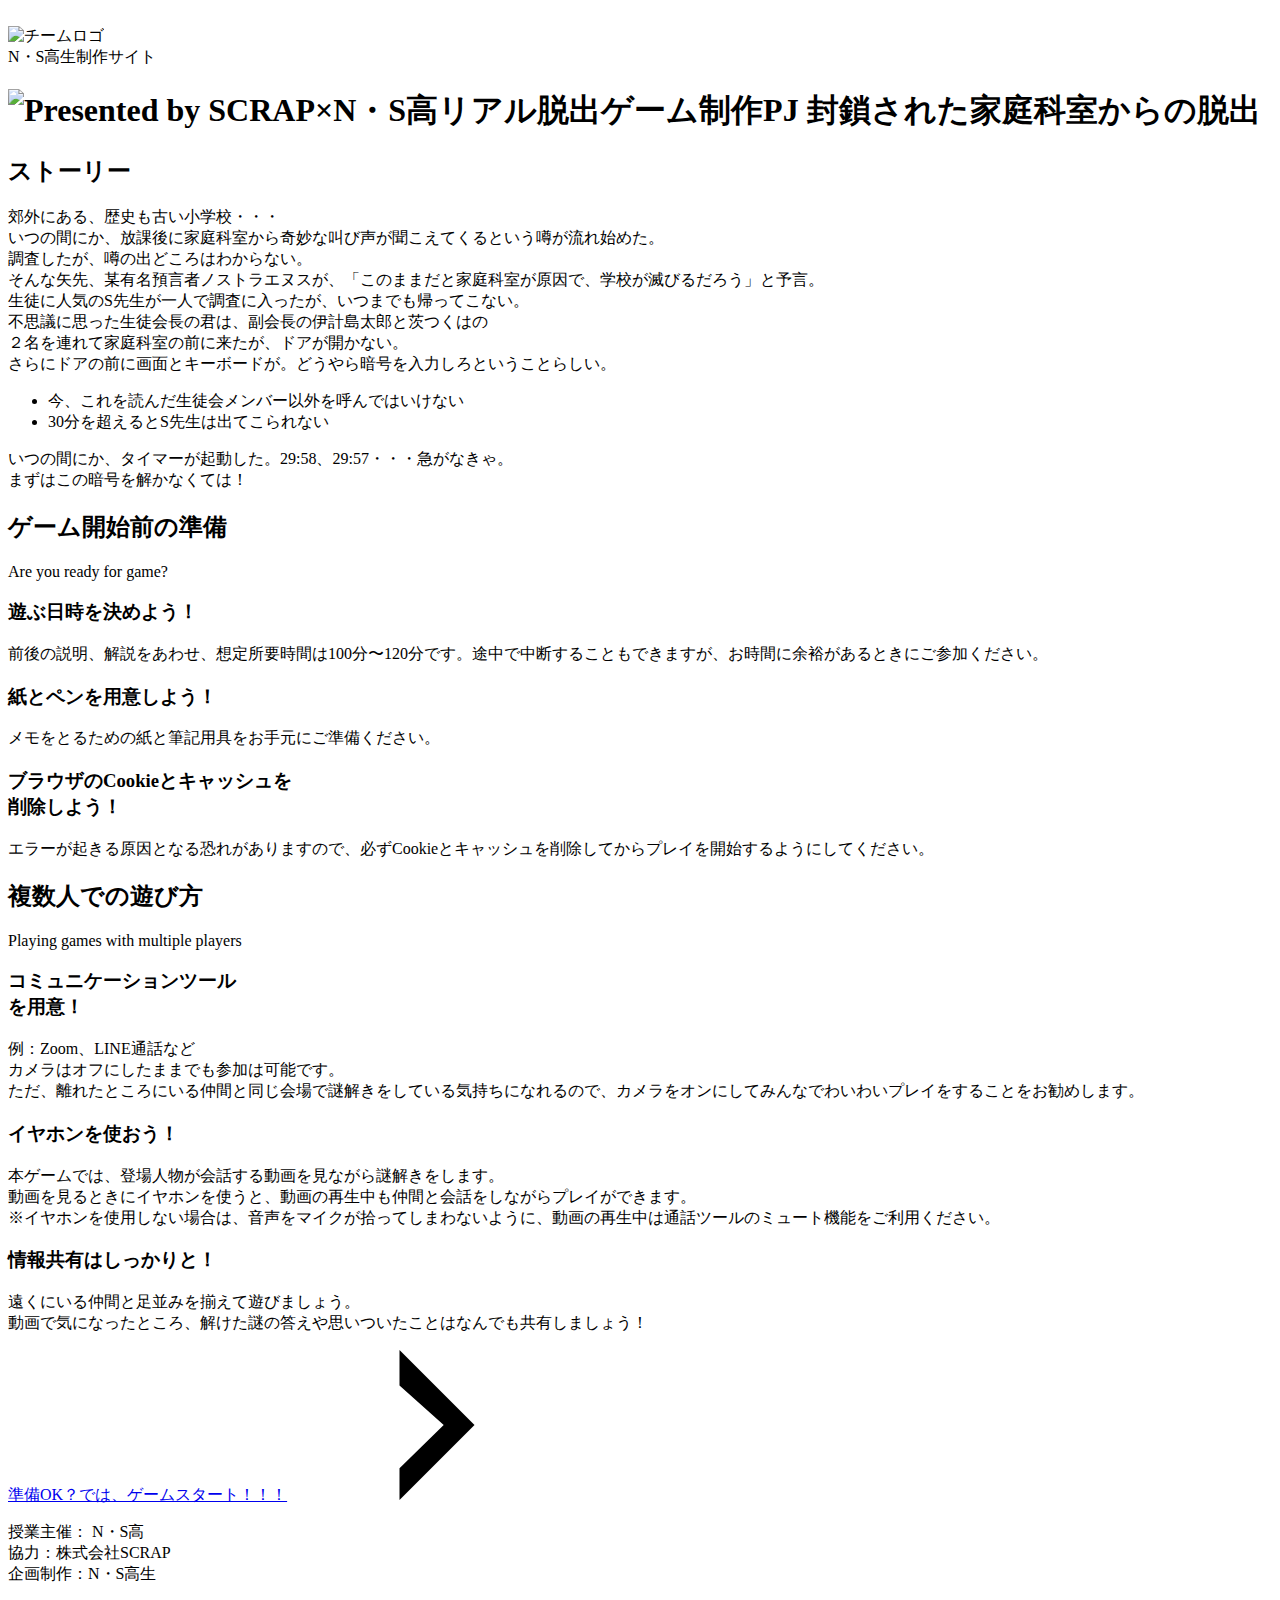
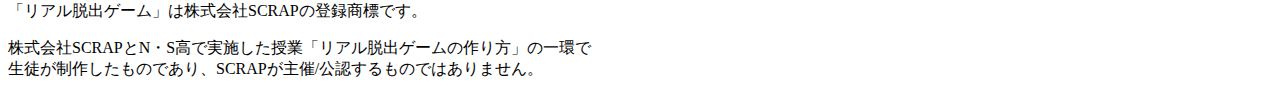
==== index.html @ 914c3fb3 "Update index.html" ====
<!DOCTYPE html>
<html lang="ja">
<head>
  <meta charset="UTF-8">
  <meta http-equiv="X-UA-Compatible" content="IE=edge">
  <meta name="viewport" content="width=device-width, initial-scale=1.0">
  <title>謎の敵基地からの脱出 │ Project N</title>
  <link rel="stylesheet" href="assets/css/normalize.css">
  <link rel="stylesheet" href="assets/css/style.css">
</head>
<body>
  <svg width="0" height="0" class="hidden">
    <symbol xmlns="http://www.w3.org/2000/svg" viewBox="0 0 12.47 24.94" id="arrow" class="arrow_svg">
      <title>arrow</title>
      <polygon points="0 24.94 0 19.66 7.35 12.47 0 5.92 0 0 12.47 12.47 0 24.94"/>
    </symbol>
  </svg>
  <header class="header">
    <div class="container">
      <div class="header__logo"><img src="assets/images/logo.svg" alt="チームロゴ"></div>
      <div class="header__name">N・S高生制作サイト</div>
    </div>
  </header>
  <main class="main index-page">
    <!-- タイトルエリア　ここから -->
    <h1 class="main-title"><img src="assets/images/top-image.png" alt="Presented by SCRAP×N・S高リアル脱出ゲーム制作PJ 封鎖された家庭科室からの脱出"></h1>
    <!-- タイトルエリア　ここまで -->
    <section class="section section--story">
      <div class="container">
        <h2 class="section-title section-title--keycolor section-title--story">ストーリー</h2>
        <div class="story">
          <p class="text-center">郊外にある、歴史も古い小学校・・・<br>
            いつの間にか、放課後に家庭科室から奇妙な叫び声が聞こえてくるという噂が流れ始めた。<br>
            調査したが、噂の出どころはわからない。<br>
            そんな矢先、某有名預言者ノストラエヌスが、「このままだと家庭科室が原因で、学校が滅びるだろう」と予言。<br>
            生徒に人気のS先生が一人で調査に入ったが、いつまでも帰ってこない。<br>
            不思議に思った生徒会長の君は、副会長の伊計島太郎と茨つくはの<br>
            ２名を連れて家庭科室の前に来たが、ドアが開かない。<br>
            さらにドアの前に画面とキーボードが。どうやら暗号を入力しろということらしい。</p>
          <div class="story__note__outer bg-color--gray">
            <ul class="story__note">
              <li>今、これを読んだ生徒会メンバー以外を呼んではいけない</li>
              <li>30分を超えるとS先生は出てこられない</li>
            </ul>
          </div>
          <p class="text-center">いつの間にか、タイマーが起動した。29:58、29:57・・・急がなきゃ。<br>
            まずはこの暗号を解かなくては！</p>
        </div>
      </div>
    </section>
    <section class="section bg-color--gray">
      <div class="container">
        <h2 class="section-title">ゲーム開始前の準備</h2>
        <p class="font-eng text-center">Are you ready for game?</p>
        <!--
          class名"row"内のclass名"column"が横並びになります。
          改行する場合は以下のように追加してください。
          <div class="row">
            <div class="column">
              ～ 内容 ～
            </div>
          </div>
        -->
        <div class="row">
          <div class="column">
            <div class="card">
              <h3 class="card__title">遊ぶ日時を決めよう！</h3>
              <p class="card__content">前後の説明、解説をあわせ、想定所要時間は100分〜120分です。途中で中断することもできますが、お時間に余裕があるときにご参加ください。</p>
            </div>
          </div>
          <div class="column">
            <div class="card">
              <h3 class="card__title">紙とペンを用意しよう！</h3>
              <p class="card__content">メモをとるための紙と筆記用具をお手元にご準備ください。</p>
            </div>
          </div>
          <div class="column">
            <div class="card">
              <h3 class="card__title">ブラウザのCookieとキャッシュを<br>削除しよう！</h3>
              <p class="card__content">エラーが起きる原因となる恐れがありますので、必ずCookieとキャッシュを削除してからプレイを開始するようにしてください。</p>
            </div>
          </div>
        </div>
      </div>
    </section>
    <section class="section bg-color--keycolor">
      <div class="container">
        <h2 class="section-title">複数人での遊び方</h2>
        <p class="font-eng text-center">Playing games with multiple players</p>
        <div class="row">
          <div class="column">
            <div class="card">
              <h3 class="card__title">コミュニケーションツール<br>を用意！</h3>
              <p class="card__content">例：Zoom、LINE通話など<br>
                カメラはオフにしたままでも参加は可能です。<br>
                ただ、離れたところにいる仲間と同じ会場で謎解きをしている気持ちになれるので、カメラをオンにしてみんなでわいわいプレイをすることをお勧めします。</p>
            </div>
          </div>
          <div class="column">
            <div class="card">
              <h3 class="card__title">イヤホンを使おう！</h3>
              <p class="card__content">本ゲームでは、登場人物が会話する動画を見ながら謎解きをします。<br>
                動画を見るときにイヤホンを使うと、動画の再生中も仲間と会話をしながらプレイができます。<br>
                ※イヤホンを使用しない場合は、音声をマイクが拾ってしまわないように、動画の再生中は通話ツールのミュート機能をご利用ください。</p>
            </div>
          </div>
          <div class="column">
            <div class="card">
              <h3 class="card__title">情報共有はしっかりと！</h3>
              <p class="card__content">遠くにいる仲間と足並みを揃えて遊びましょう。<br>
                動画で気になったところ、解けた謎の答えや思いついたことはなんでも共有しましょう！</p>
            </div>
          </div>
        </div>
      </div>
    </section>
    <section class="section">
      <div class="container">
        <a class="btn" href="main.html">準備OK？では、ゲームスタート！！！<svg class="btn__arrow"><use xlink:href="#arrow"></use></svg></a>
      </div>
    </section>
  </main>
  <footer class="footer section bg-color--gray">
    <div class="container">
      <p class="text-center">授業主催： N・S高<br>協力：株式会社SCRAP<br>企画制作：N・S高生</p>
      <p class="text-center">「リアル脱出ゲーム」は株式会社SCRAPの登録商標です。</p>
      <p class="text-center">株式会社SCRAPとN・S高で実施した授業「リアル脱出ゲームの作り方」の一環で<br>生徒が制作したものであり、SCRAPが主催/公認するものではありません。</p>
    </div>
  </footer>
</body>
</html>
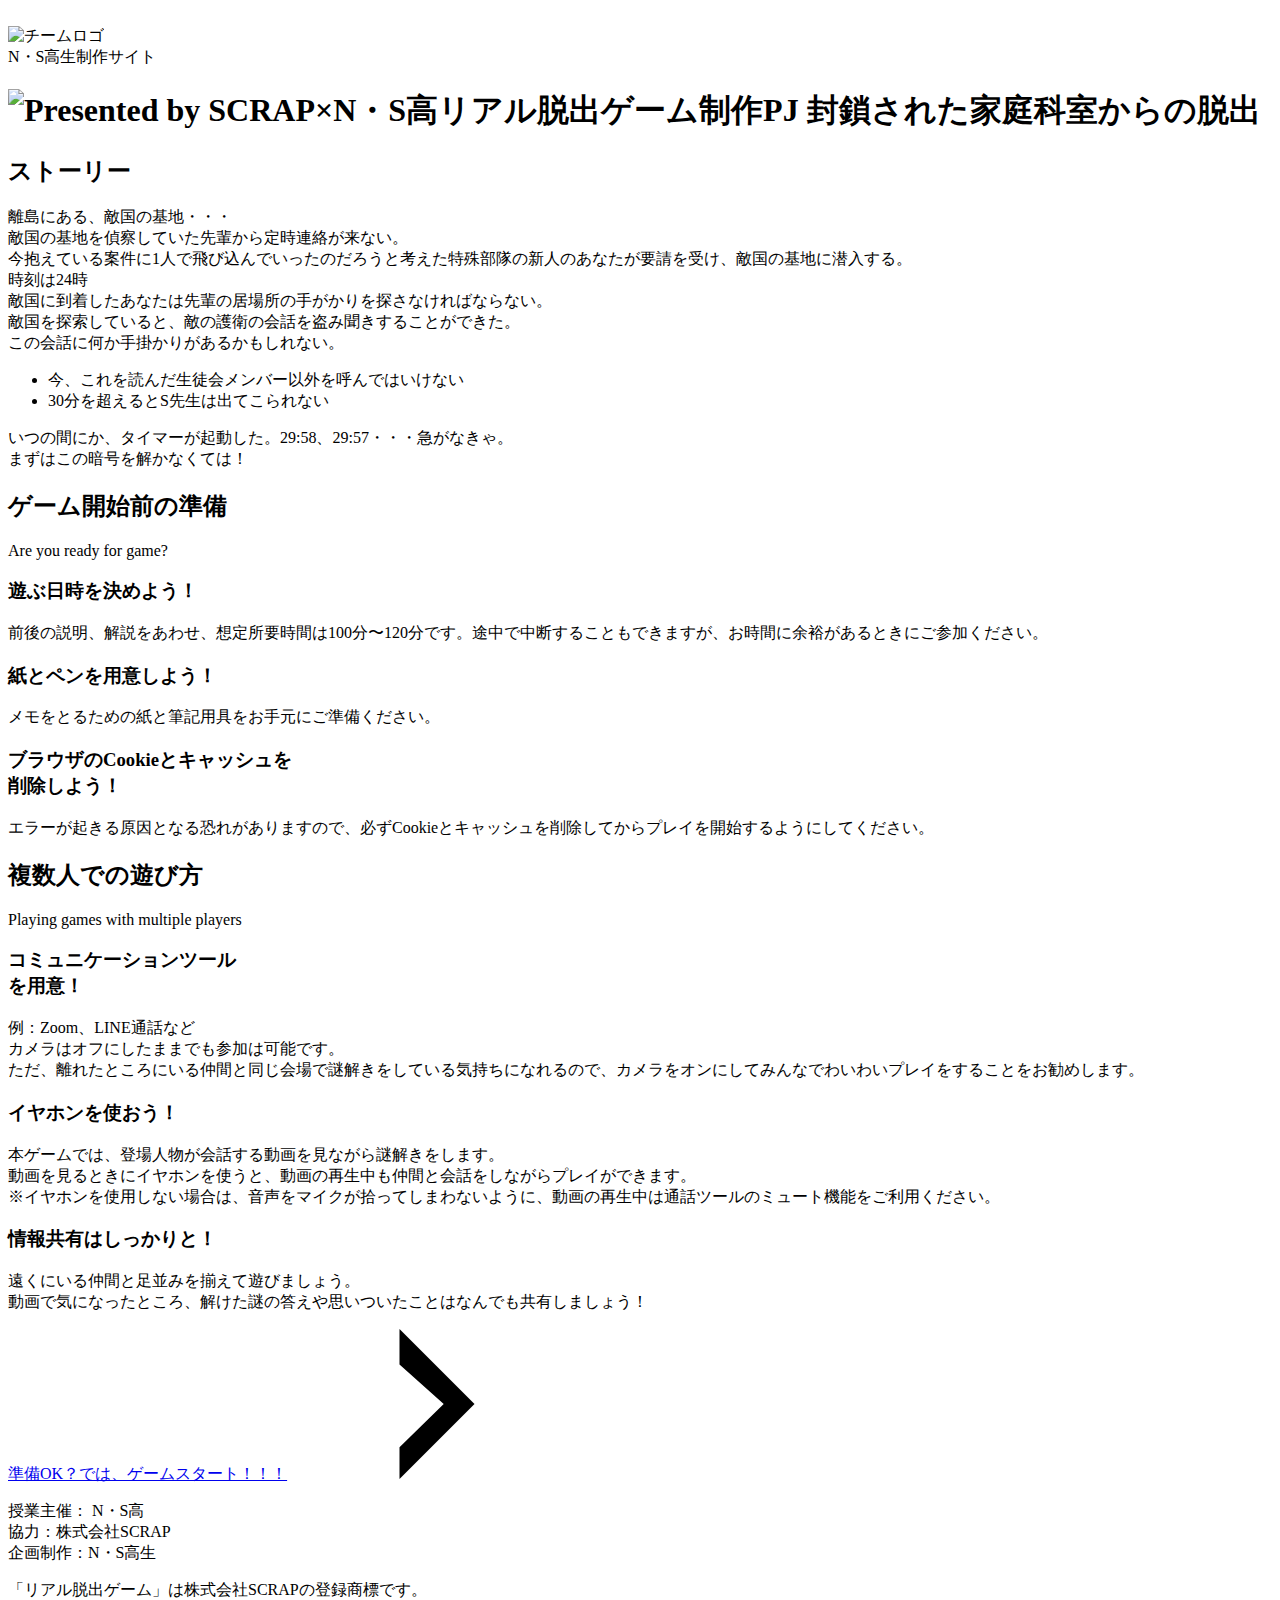
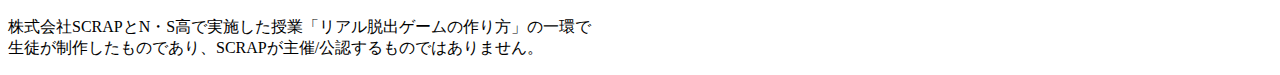
==== commit 500a5793: "Update index.html" ====
--- a/index.html
+++ b/index.html
@@ -29,14 +29,13 @@
       <div class="container">
         <h2 class="section-title section-title--keycolor section-title--story">ストーリー</h2>
         <div class="story">
-          <p class="text-center">郊外にある、歴史も古い小学校・・・<br>
-            いつの間にか、放課後に家庭科室から奇妙な叫び声が聞こえてくるという噂が流れ始めた。<br>
-            調査したが、噂の出どころはわからない。<br>
-            そんな矢先、某有名預言者ノストラエヌスが、「このままだと家庭科室が原因で、学校が滅びるだろう」と予言。<br>
-            生徒に人気のS先生が一人で調査に入ったが、いつまでも帰ってこない。<br>
-            不思議に思った生徒会長の君は、副会長の伊計島太郎と茨つくはの<br>
-            ２名を連れて家庭科室の前に来たが、ドアが開かない。<br>
-            さらにドアの前に画面とキーボードが。どうやら暗号を入力しろということらしい。</p>
+          <p class="text-center">離島にある、敵国の基地・・・<br>
+            敵国の基地を偵察していた先輩から定時連絡が来ない。<br>
+            今抱えている案件に1人で飛び込んでいったのだろうと考えた特殊部隊の新人のあなたが要請を受け、敵国の基地に潜入する。<br>
+            時刻は24時<br>
+            敵国に到着したあなたは先輩の居場所の手がかりを探さなければならない。<br>
+            敵国を探索していると、敵の護衛の会話を盗み聞きすることができた。<br>
+            この会話に何か手掛かりがあるかもしれない。<br></p>
           <div class="story__note__outer bg-color--gray">
             <ul class="story__note">
               <li>今、これを読んだ生徒会メンバー以外を呼んではいけない</li>
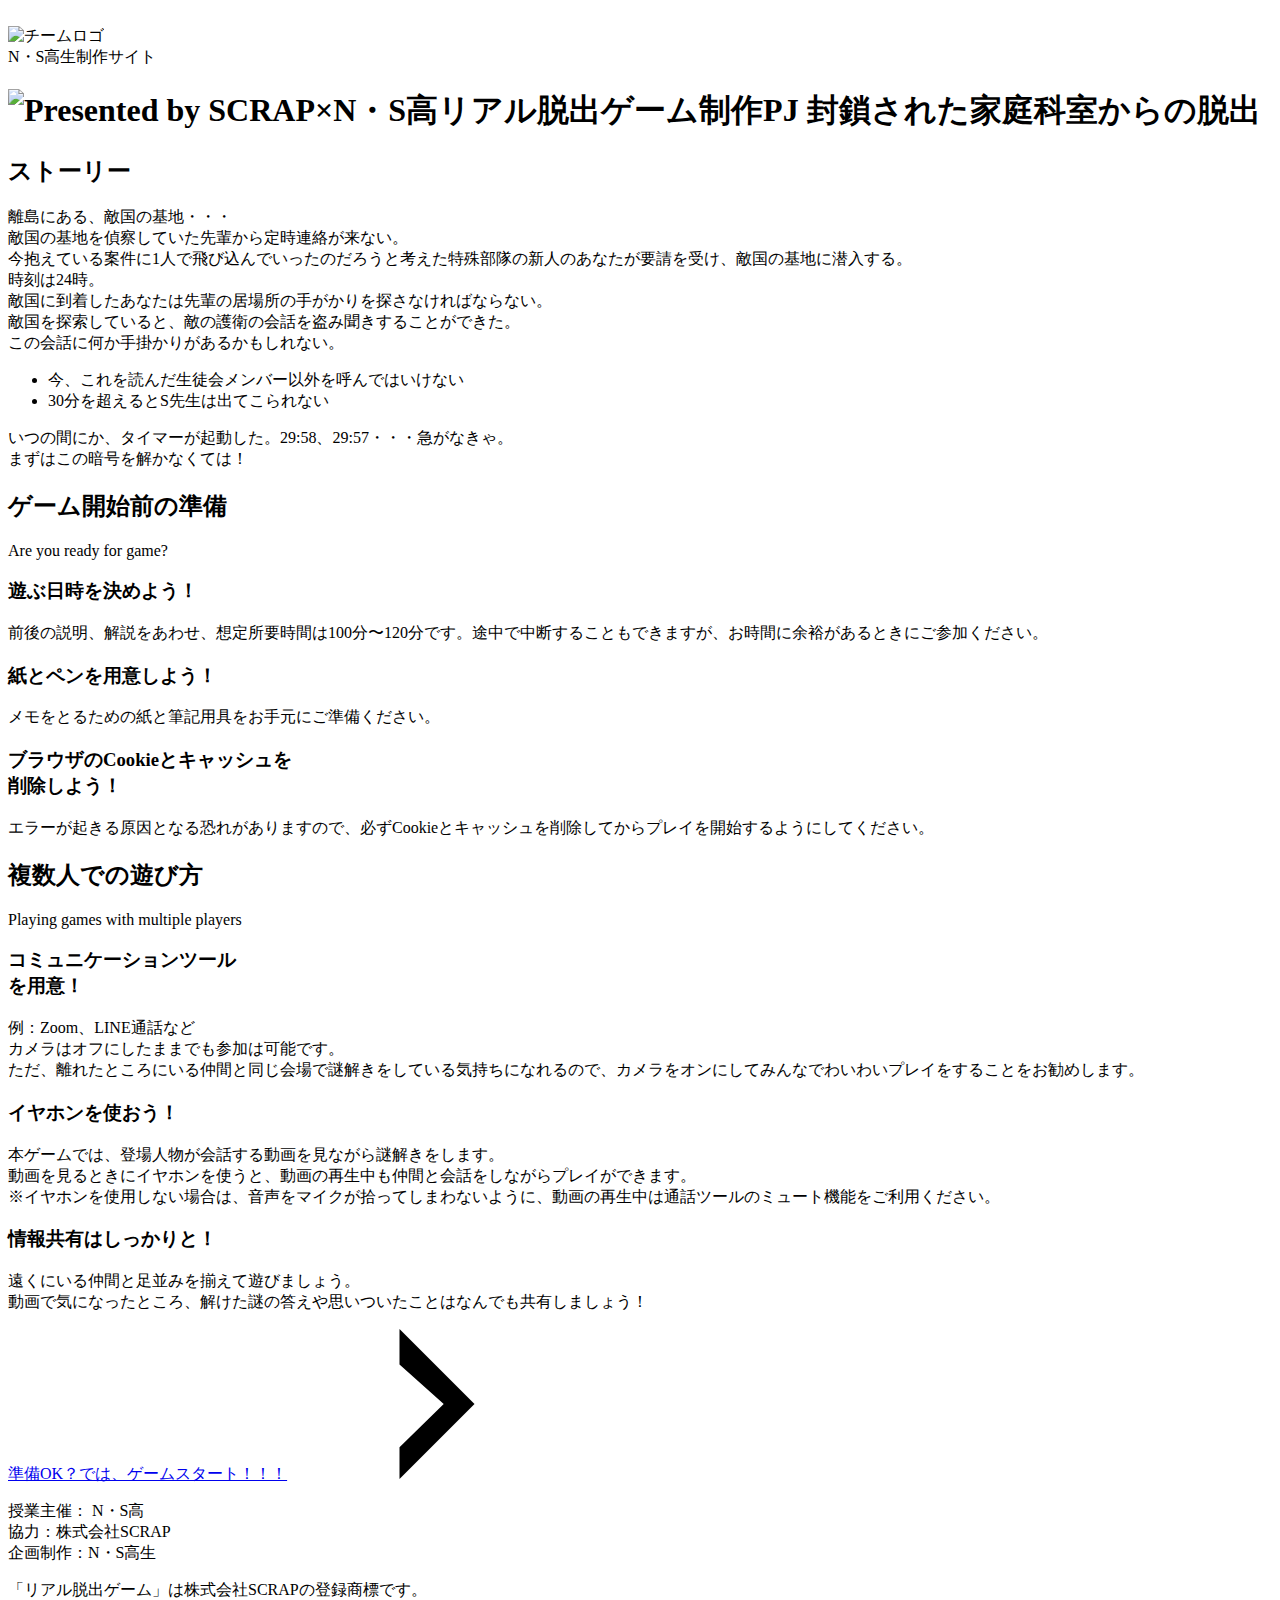
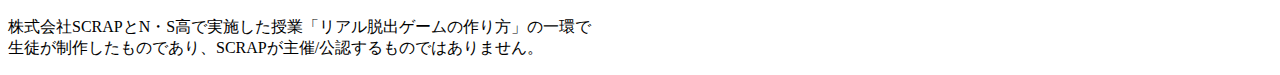
==== commit bfc76995: "Update index.html" ====
--- a/index.html
+++ b/index.html
@@ -32,7 +32,7 @@
           <p class="text-center">離島にある、敵国の基地・・・<br>
             敵国の基地を偵察していた先輩から定時連絡が来ない。<br>
             今抱えている案件に1人で飛び込んでいったのだろうと考えた特殊部隊の新人のあなたが要請を受け、敵国の基地に潜入する。<br>
-            時刻は24時<br>
+            時刻は24時。<br>
             敵国に到着したあなたは先輩の居場所の手がかりを探さなければならない。<br>
             敵国を探索していると、敵の護衛の会話を盗み聞きすることができた。<br>
             この会話に何か手掛かりがあるかもしれない。<br></p>
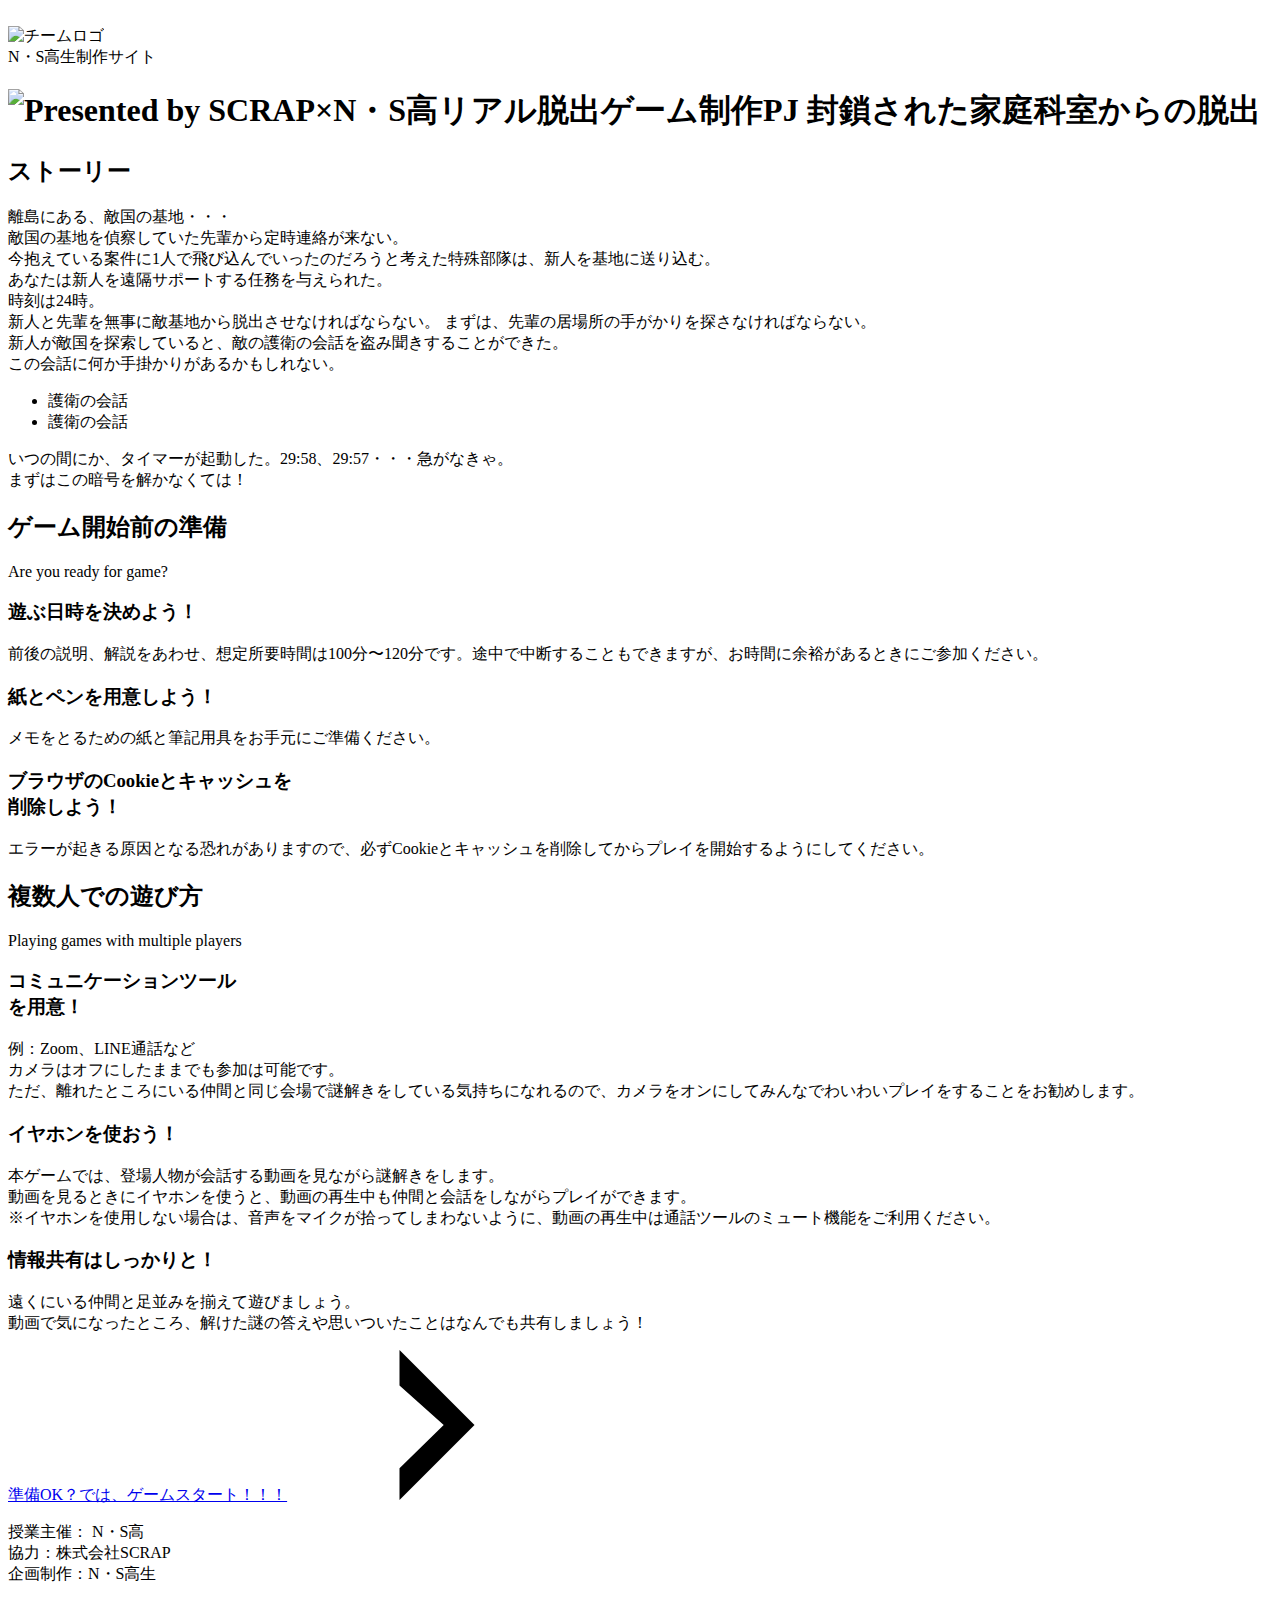
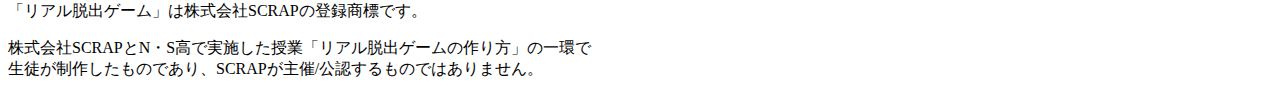
==== commit 9a4beb8b: "Update index.html" ====
--- a/index.html
+++ b/index.html
@@ -31,15 +31,17 @@
         <div class="story">
           <p class="text-center">離島にある、敵国の基地・・・<br>
             敵国の基地を偵察していた先輩から定時連絡が来ない。<br>
-            今抱えている案件に1人で飛び込んでいったのだろうと考えた特殊部隊の新人のあなたが要請を受け、敵国の基地に潜入する。<br>
+            今抱えている案件に1人で飛び込んでいったのだろうと考えた特殊部隊は、新人を基地に送り込む。<br>
+            あなたは新人を遠隔サポートする任務を与えられた。<br>
             時刻は24時。<br>
-            敵国に到着したあなたは先輩の居場所の手がかりを探さなければならない。<br>
-            敵国を探索していると、敵の護衛の会話を盗み聞きすることができた。<br>
+            新人と先輩を無事に敵基地から脱出させなければならない。
+            まずは、先輩の居場所の手がかりを探さなければならない。<br>
+            新人が敵国を探索していると、敵の護衛の会話を盗み聞きすることができた。<br>
             この会話に何か手掛かりがあるかもしれない。<br></p>
           <div class="story__note__outer bg-color--gray">
             <ul class="story__note">
-              <li>今、これを読んだ生徒会メンバー以外を呼んではいけない</li>
-              <li>30分を超えるとS先生は出てこられない</li>
+              <li>護衛の会話</li>
+              <li>護衛の会話</li>
             </ul>
           </div>
           <p class="text-center">いつの間にか、タイマーが起動した。29:58、29:57・・・急がなきゃ。<br>
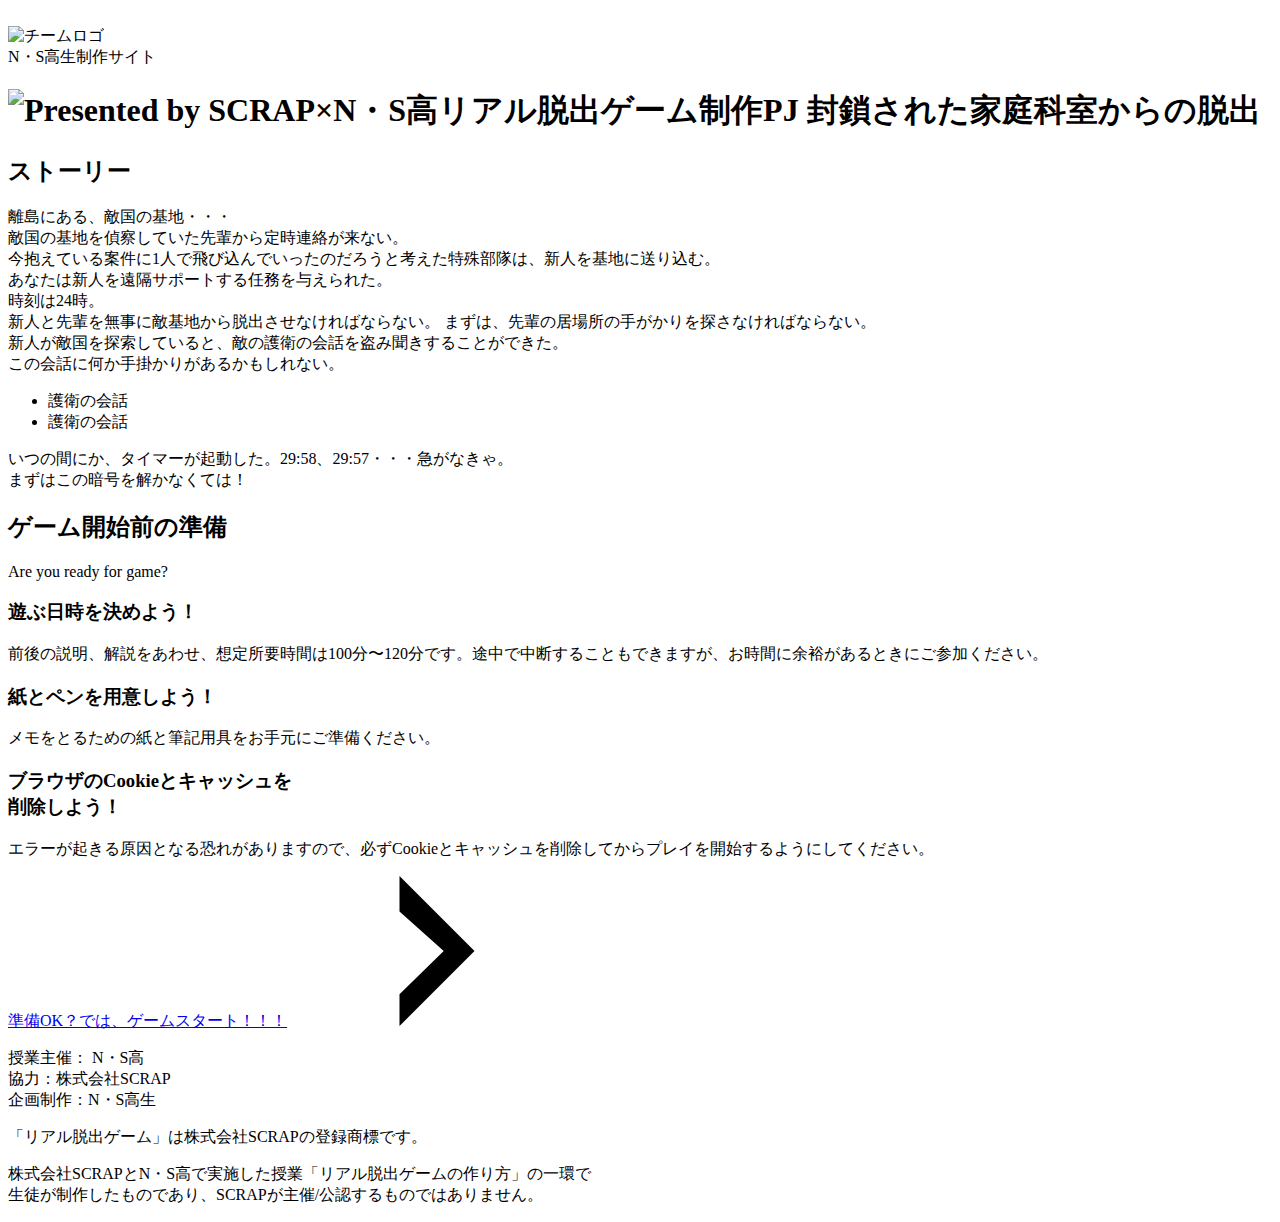
==== commit cb42b894: "Update index.html" ====
--- a/index.html
+++ b/index.html
@@ -84,6 +84,8 @@
         </div>
       </div>
     </section>
+    
+    <!--
     <section class="section bg-color--keycolor">
       <div class="container">
         <h2 class="section-title">複数人での遊び方</h2>
@@ -115,6 +117,7 @@
         </div>
       </div>
     </section>
+    -->
     <section class="section">
       <div class="container">
         <a class="btn" href="main.html">準備OK？では、ゲームスタート！！！<svg class="btn__arrow"><use xlink:href="#arrow"></use></svg></a>
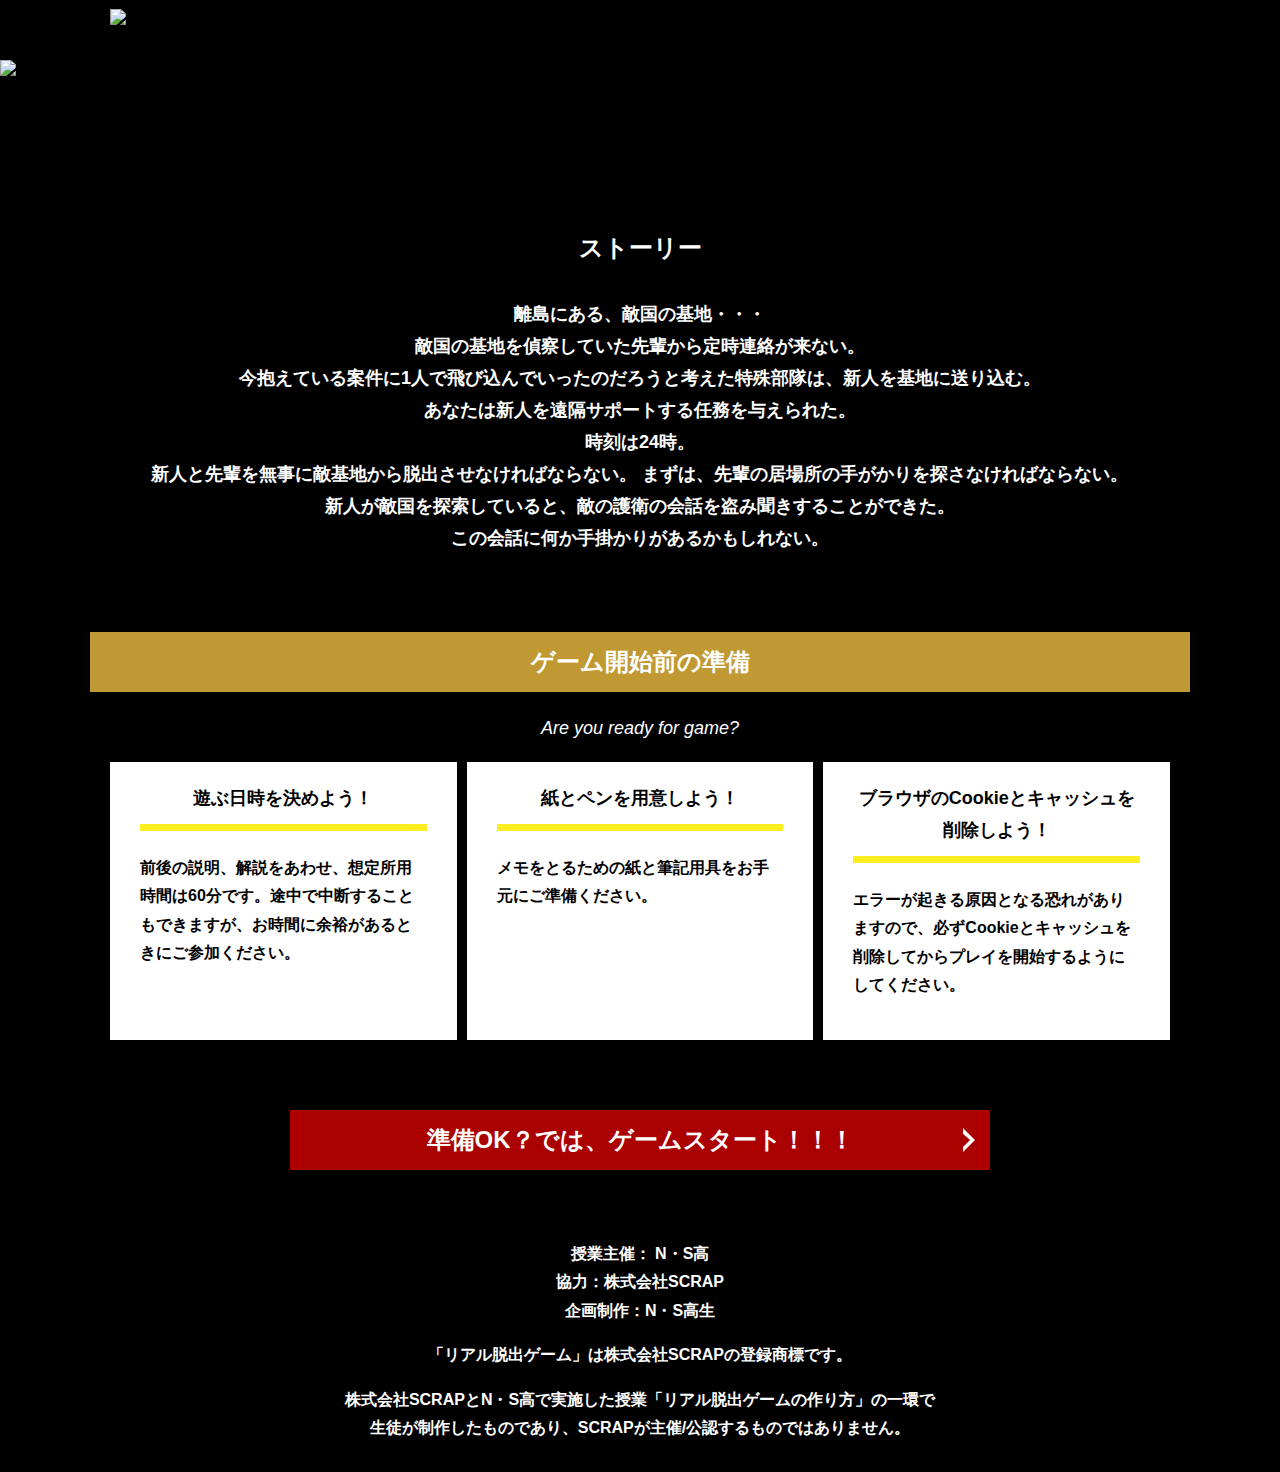
==== commit 6ba150ff: "Update index.html" ====
--- a/index.html
+++ b/index.html
@@ -17,13 +17,13 @@
   </svg>
   <header class="header">
     <div class="container">
-      <div class="header__logo"><img src="assets/images/logo.svg" alt="チームロゴ"></div>
+      <div class="header__logo"><img src="assets/images/logo.png" alt="チームロゴ"></div>
       <div class="header__name">N・S高生制作サイト</div>
     </div>
   </header>
   <main class="main index-page">
     <!-- タイトルエリア　ここから -->
-    <h1 class="main-title"><img src="assets/images/top-image.png" alt="Presented by SCRAP×N・S高リアル脱出ゲーム制作PJ 封鎖された家庭科室からの脱出"></h1>
+    <h1 class="main-title"><img src="assets/images/top-image-one.png" alt="Presented by SCRAP×N・S高リアル脱出ゲーム制作PJ 封鎖された家庭科室からの脱出" class="top-image"></h1>
     <!-- タイトルエリア　ここまで -->
     <section class="section section--story">
       <div class="container">
@@ -38,14 +38,14 @@
             まずは、先輩の居場所の手がかりを探さなければならない。<br>
             新人が敵国を探索していると、敵の護衛の会話を盗み聞きすることができた。<br>
             この会話に何か手掛かりがあるかもしれない。<br></p>
+          <!--
           <div class="story__note__outer bg-color--gray">
             <ul class="story__note">
               <li>護衛の会話</li>
               <li>護衛の会話</li>
             </ul>
           </div>
-          <p class="text-center">いつの間にか、タイマーが起動した。29:58、29:57・・・急がなきゃ。<br>
-            まずはこの暗号を解かなくては！</p>
+         -->
         </div>
       </div>
     </section>
@@ -66,7 +66,7 @@
           <div class="column">
             <div class="card">
               <h3 class="card__title">遊ぶ日時を決めよう！</h3>
-              <p class="card__content">前後の説明、解説をあわせ、想定所要時間は100分〜120分です。途中で中断することもできますが、お時間に余裕があるときにご参加ください。</p>
+              <p class="card__content">前後の説明、解説をあわせ、想定所用時間は60分です。途中で中断することもできますが、お時間に余裕があるときにご参加ください。</p>
             </div>
           </div>
           <div class="column">
--- a/assets/css/style.css
+++ b/assets/css/style.css
@@ -0,0 +1,521 @@
+@charset "UTF-8";
+/****************************
+ * 共通CSSのテンプレートです。
+*****************************/
+*,
+*::before,
+*::after {
+  -webkit-box-sizing: border-box;
+          box-sizing: border-box;
+}
+
+html {
+  font-size: 18px;
+  -webkit-box-sizing: border-box;
+          box-sizing: border-box;
+}
+
+body {
+  overflow-x: hidden;
+  font-family: "游ゴシック体", "Yu Gothic", YuGothic, "ヒラギノ角ゴ Pro", "Hiragino Kaku Gothic Pro", "メイリオ", "Meiryo", sans-serif;
+  font-size: 18px;
+  line-height: 1.77778;
+  font-weight: bold;
+  text-decoration: none;
+  border: none;
+  list-style: none;
+  color: #000;
+  margin: 0;
+  background-color:black;
+}
+
+img {
+  width: 100%;
+}
+
+figure {
+  margin: 0;
+}
+
+figcaption {
+  margin-top: 30px;
+  font-size: 14px;
+}
+
+@media screen and (max-width: 767px) {
+  figcaption {
+    font-size: 13px;
+  }
+}
+
+input[type=text] {
+  font-size: 18px;
+  border: none;
+  padding: 25px 35px;
+  display: block;
+  margin: 0 auto;
+  max-width: 580px;
+  width: 100%;
+}
+
+::-webkit-input-placeholder {
+  color: #999;
+}
+
+:-ms-input-placeholder {
+  color: #999;
+}
+
+::-ms-input-placeholder {
+  color: #999;
+}
+
+::placeholder {
+  color: #999;
+}
+
+button {
+  cursor: pointer;
+  display: block;
+  border: none;
+  margin: 0 auto;
+  background-color: #000;
+  color: #fff;
+  width: 287px;
+  height: 55px;
+}
+
+/*******************
+* Layout
+*******************/
+.section {
+  padding-top: 30px;
+  padding-bottom: 30px;
+}
+
+.section--clear {
+  /* ステージクリア画面 */
+  position: fixed;
+  display: none;
+  /* 読み込み時に一瞬表示されるのを防ぐ */
+  -webkit-box-pack: center;
+      -ms-flex-pack: center;
+          justify-content: center;
+  -webkit-box-align: center;
+      -ms-flex-align: center;
+          align-items: center;
+  top: 0;
+  bottom: 0;
+  left: 0;
+  right: 0;
+  z-index: 200;
+}
+
+.section--clear.isClear {
+  display: -webkit-box;
+  display: -ms-flexbox;
+  display: flex;
+}
+
+.container {
+  width: 1100px;
+  padding-left: 20px;
+  padding-right: 20px;
+  margin: 0 auto;
+}
+
+@media screen and (max-width: 1100px) {
+  .container {
+    width: calc(100% - 40px);
+  }
+}
+
+.row {
+  display: -webkit-box;
+  display: -ms-flexbox;
+  display: flex;
+  -ms-flex-line-pack: stretch;
+      align-content: stretch;
+  gap: 10px;
+}
+
+.row + .row {
+  margin-top: 20px;
+}
+
+.column {
+  width: 100%;
+}
+
+.card {
+  background-color: #fff;
+  margin-bottom: 20px;
+  height: 100%;
+}
+
+.card__title {
+  font-size: 18px;
+  text-align: center;
+  margin: 0;
+  padding: 20px 30px;
+  position: relative;
+  cursor: pointer;
+}
+
+.card__content {
+  -webkit-transition: all 0.3s;
+  transition: all 0.3s;
+  font-size: 16px;
+  padding: 20px 30px;
+  margin: 0;
+  position: relative;
+}
+
+.card__content::before {
+  display: block;
+  content: '';
+  width: calc(100% - 60px);
+  height: 7px;
+  background-color: #fcee21;
+  position: absolute;
+  top: -10px;
+  left: 30px;
+}
+
+.hint-page .card {
+  height: auto;
+}
+
+.hint-page .card__content {
+  display: none;
+  text-align: center;
+}
+
+.hint-page .card__arrow {
+  position: absolute;
+  top: calc(50% - 12px);
+  right: 45px;
+  -webkit-transform: rotate(90deg);
+          transform: rotate(90deg);
+  -webkit-transition: all 0.3s;
+  transition: all 0.3s;
+  fill: #009245;
+  width: 12px;
+  height: 24px;
+}
+
+.hint-page .card.is-open .card__content {
+  display: block;
+}
+
+.hint-page .card.is-open .card__arrow {
+  -webkit-transform: rotate(-90deg);
+          transform: rotate(-90deg);
+}
+
+.box {
+  padding: 35px 30px;
+}
+
+.youtube {
+  position: relative;
+  width: 100%;
+  padding-top: 56.25%;
+}
+
+.youtube iframe {
+  position: absolute;
+  top: 0;
+  left: 0;
+  width: 100%;
+  height: 100%;
+}
+
+.youtube__container {
+  max-width: 800px;
+  margin: 0 auto;
+}
+
+/*********************
+* Color
+*********************/
+.bg-color--keycolor {
+  background-color: #000;
+}
+
+.bg-color--subcolor {
+  background-color: #C09933;
+}
+
+.bg-color--gray {
+  background-color: black;
+}
+
+/*********************
+* title
+**********************/
+.main-title {
+  margin: 0;
+}
+
+.sub-title {
+  text-align: center;
+  font-size: 18px;
+  line-height: 1.66667;
+}
+
+.sub-title__bg {
+  background-color: #fcee21;
+  padding-left: 1rem;
+  padding-right: 1rem;
+}
+
+.section-title {
+  font-size: 24px;
+  color:white;
+  line-height: 1.75;
+  text-align: center;
+  padding: 9px 20px;
+  background-color: #C09933;
+  margin: 0 -20px 20px -20px;
+}
+
+.section-title__stage {
+  display: inline-block;
+  margin-right: 2rem;
+}
+
+.section-title--keycolorlight {
+  background-color: #C09933;
+}
+
+.section-title--keycolorlight .section-title__stage {
+  color: #fff;
+}
+
+.section-title--keycolor {
+  background-color: #000;
+  color:white;
+}
+
+.section-title--story {
+  width: 330px;
+  margin: 0 auto 20px;
+}
+
+.section-title--border {
+  position: relative;
+  font-size: 30px;
+  text-align: center;
+  line-height: 1.06667;
+  margin: 0;
+  padding-bottom: 15px;
+  color: #fff;
+}
+
+.section-title--border::after {
+  position: absolute;
+  bottom: 0;
+  left: calc(50% - 95px);
+  display: block;
+  content: '';
+  background-color: #fff;
+  height: 2.6px;
+  width: 190px;
+}
+
+/******************
+* text
+******************/
+.font-eng {
+  font-style: italic;
+  font-weight: normal;
+}
+
+/*************************
+* Button
+*************************/
+.btn {
+  display: block;
+  text-decoration: none;
+  cursor: pointer;
+  background-color: #AA0000;
+  color: #fff;
+  font-size: 24px;
+  line-height: 1.54167;
+  text-align: center;
+  padding: 11.5px;
+  width: calc(100% - 40px);
+  max-width: 700px;
+  margin: 10px auto;
+  position: relative;
+}
+
+.btn:hover {
+  opacity: 0.7;
+}
+
+.btn__arrow {
+  position: absolute;
+  top: calc(50% - 12px);
+  right: 15px;
+  fill: #fff;
+  width: 12px;
+  height: 24px;
+}
+
+/****************
+* header
+*****************/
+.header {
+  background-color: #000;
+  height: 60px;
+}
+
+.header .container {
+  display: -webkit-box;
+  display: -ms-flexbox;
+  display: flex;
+  -webkit-box-pack: justify;
+      -ms-flex-pack: justify;
+          justify-content: space-between;
+  -webkit-box-align: center;
+      -ms-flex-align: center;
+          align-items: center;
+  height: 100%;
+}
+
+.header__logo {
+  width: 330px;
+  height: 42px;
+}
+
+.header__name {
+  font-size: 20px;
+  line-height: 1.1;
+}
+
+.footer {
+  font-size: 16px;
+}
+
+.footer p:first-child {
+  margin-top: 0;
+}
+
+.footer p:last-child {
+  margin-bottom: 0;
+}
+
+/********************
+* main
+********************/
+.story__note {
+  margin: 0;
+}
+
+.story__note__outer {
+  width: 860px;
+  display: -webkit-box;
+  display: -ms-flexbox;
+  display: flex;
+  padding: 20px;
+  margin: 20px auto;
+  -webkit-box-pack: center;
+      -ms-flex-pack: center;
+          justify-content: center;
+}
+
+@media screen and (max-width: 940px) {
+  .story__note__outer {
+    width: 100%;
+  }
+}
+
+.stage-column__container + .stage-column__container {
+  border-top: 2px solid #fff;
+}
+
+.answer {
+  font-size: 18px;
+  margin-bottom: 20px;
+  line-height: 80px;
+  word-spacing: 20px;
+}
+
+.err-message {
+  color: #c1272d;
+  font-size: 18px;
+  text-align: center;
+}
+
+.link-hint {
+  text-align: center;
+  display: block;
+  margin-top: 20px;
+}
+
+.clear-message {
+  background-color: #C09933;
+  padding: 30px 30px 60px;
+  position: relative;
+}
+
+.clear-message__title {
+  position: relative;
+  display: block;
+  text-align: center;
+  color: #fff;
+  font-size: 30px;
+  padding-bottom: 10px;
+  margin-bottom: 35px;
+}
+
+.clear-message__title::after {
+  content: '';
+  position: absolute;
+  display: block;
+  width: 183px;
+  height: 2px;
+  background-color: #fff;
+  bottom: 0;
+  left: calc(50% - (183px/2));
+}
+
+.clear-message__content {
+  text-align: center;
+}
+
+.clear-message__btn {
+  position: absolute;
+  bottom: -30px;
+  left: calc(50% - 144px);
+  width: 288px;
+  margin: 0;
+}
+
+/********************
+* Utility
+********************/
+.text-center {
+  color:white;
+  text-align: center;
+}
+
+.text-left {
+  text-align: left;
+}
+
+.text-right {
+  text-align: right;
+}
+
+.hidden {
+  display: none;
+}
+/*# sourceMappingURL=style.css.map */
+
+.tips{
+  text-align:center;
+  color:black;
+}
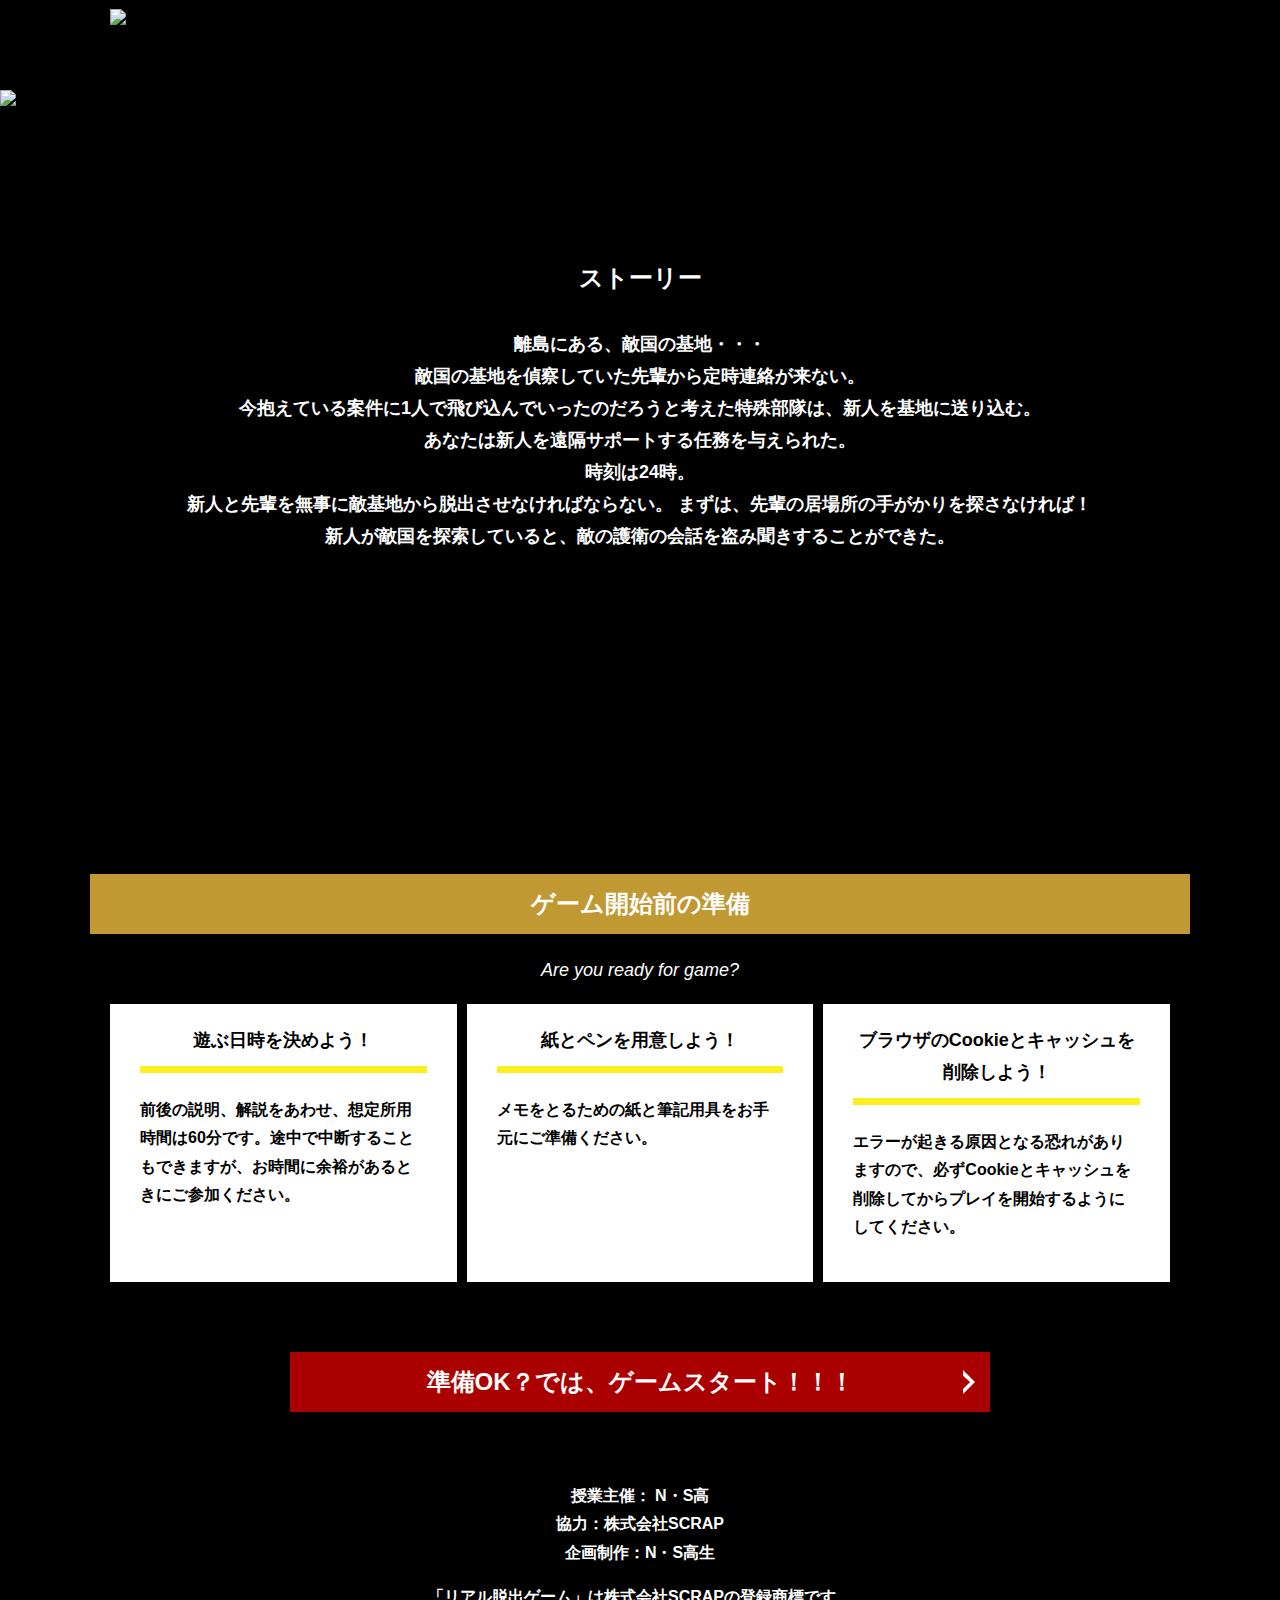
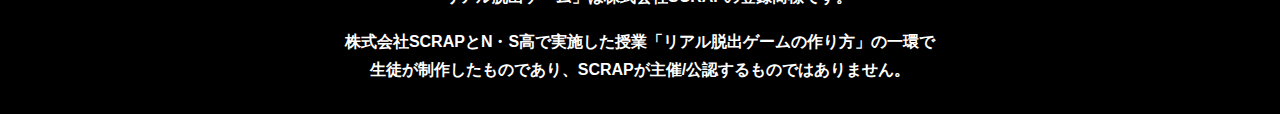
==== commit 15be2d72: "Update index.html" ====
--- a/index.html
+++ b/index.html
@@ -35,17 +35,19 @@
             あなたは新人を遠隔サポートする任務を与えられた。<br>
             時刻は24時。<br>
             新人と先輩を無事に敵基地から脱出させなければならない。
-            まずは、先輩の居場所の手がかりを探さなければならない。<br>
+            まずは、先輩の居場所の手がかりを探さなければ！<br>
             新人が敵国を探索していると、敵の護衛の会話を盗み聞きすることができた。<br>
-            この会話に何か手掛かりがあるかもしれない。<br></p>
-          <!--
+                   
           <div class="story__note__outer bg-color--gray">
-            <ul class="story__note">
-              <li>護衛の会話</li>
-              <li>護衛の会話</li>
-            </ul>
+        <!--    <ul class="story__note"> -->
+                 <p>A : jiarok kords <br>
+                    B : djei nordejwoi hurs 1jirnnorjiff furh hurs htsalkf jiarok <br>
+                    A : skrhm</p>
+           <!-- </ul> -->
           </div>
-         -->
+          
+          この会話に何か手掛かりがあるかもしれない。<br></p>
+
         </div>
       </div>
     </section>
--- a/assets/css/style.css
+++ b/assets/css/style.css
@@ -79,7 +79,7 @@
   display: block;
   border: none;
   margin: 0 auto;
-  background-color: #000;
+  background-color: #AA0000;
   color: #fff;
   width: 287px;
   height: 55px;
@@ -255,7 +255,13 @@
 * title
 **********************/
 .main-title {
-  margin: 0;
+  text-align:center;
+  margin: 0;
+}
+
+.top-image{
+  width:70%;
+  margin-top:30px;
 }
 
 .sub-title {
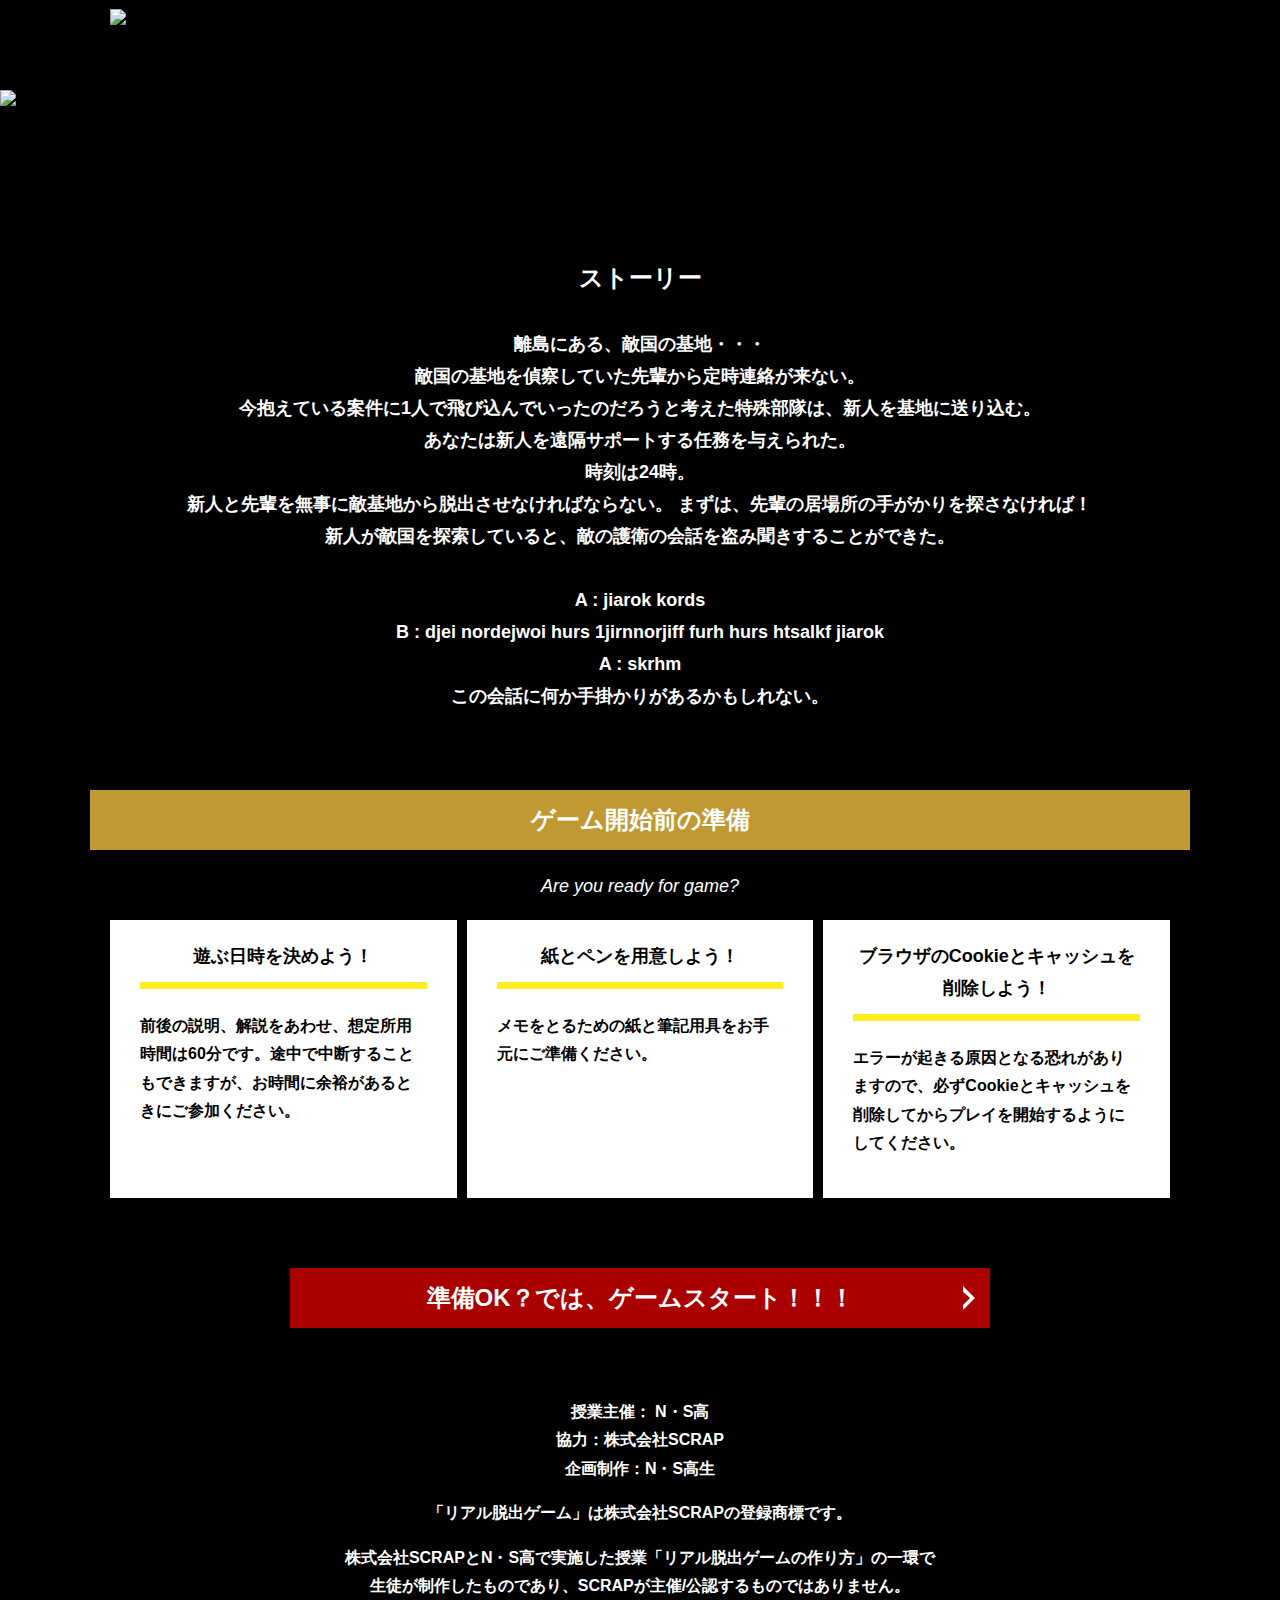
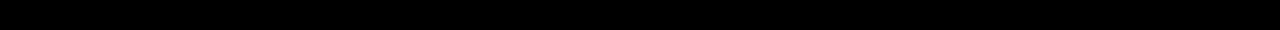
==== commit 12779307: "Update index.html" ====
--- a/index.html
+++ b/index.html
@@ -36,15 +36,15 @@
             時刻は24時。<br>
             新人と先輩を無事に敵基地から脱出させなければならない。
             まずは、先輩の居場所の手がかりを探さなければ！<br>
-            新人が敵国を探索していると、敵の護衛の会話を盗み聞きすることができた。<br>
+            新人が敵国を探索していると、敵の護衛の会話を盗み聞きすることができた。<br><br>
                    
-          <div class="story__note__outer bg-color--gray">
+         <!-- <div class="story__note__outer bg-color--gray"> -->
         <!--    <ul class="story__note"> -->
-                 <p>A : jiarok kords <br>
+                A : jiarok kords <br>
                     B : djei nordejwoi hurs 1jirnnorjiff furh hurs htsalkf jiarok <br>
-                    A : skrhm</p>
+                    A : skrhm <br>
            <!-- </ul> -->
-          </div>
+       <!--   </div> -->
           
           この会話に何か手掛かりがあるかもしれない。<br></p>
 
